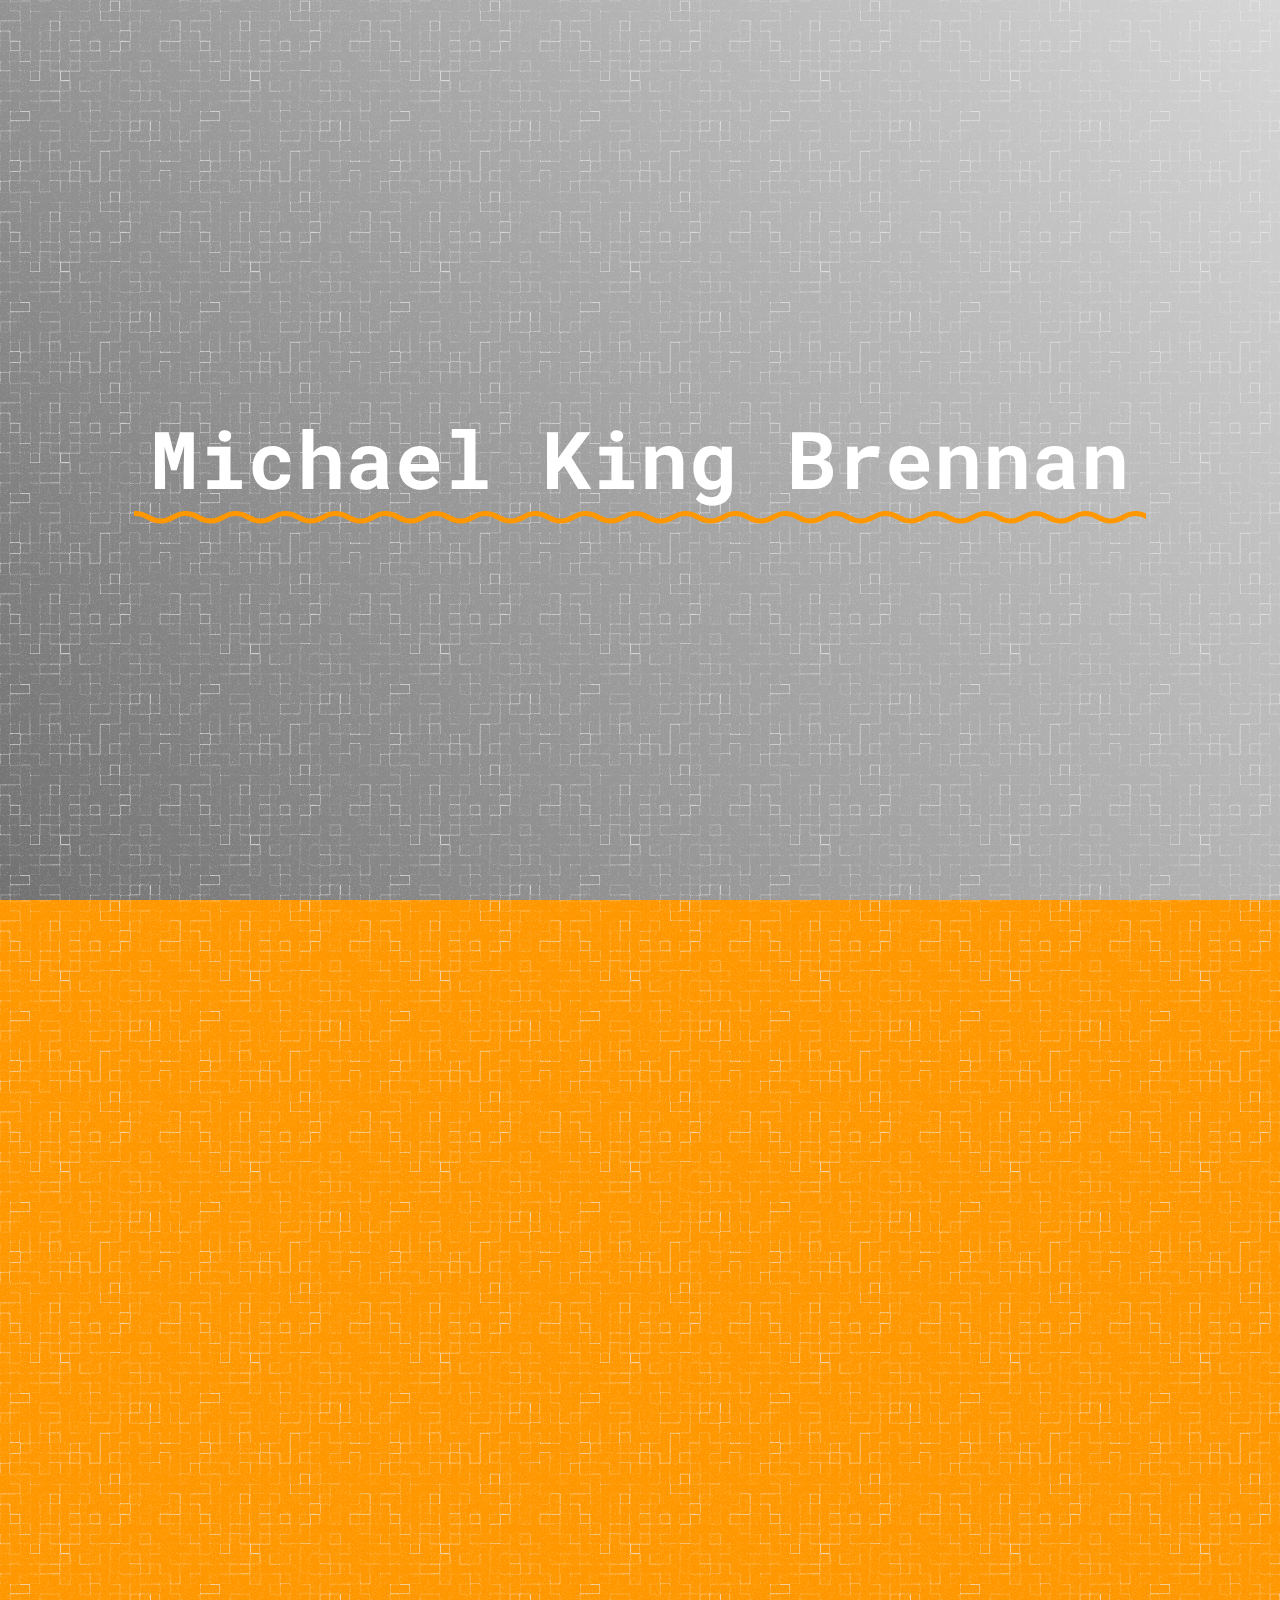
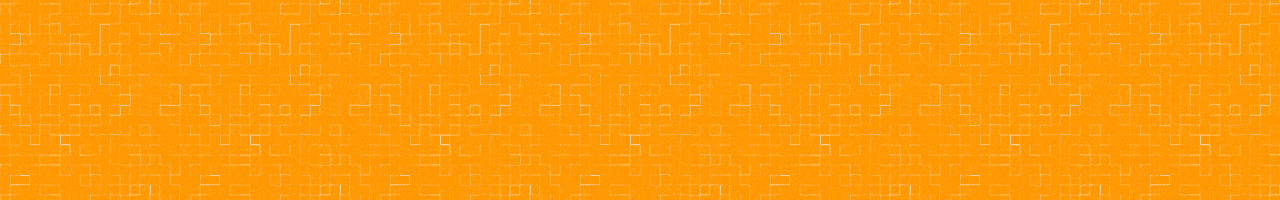
==== Michael_King_Brennan.html @ 87857d22 "first commit" ====
<!--MKB-->
<!DOCTYPE: html>
<html>
<head>
	<meta charset="utf-8">
	<title>Michael King Brennan | Network Engineer</title>
	<link rel="stylesheet" type="text/css" href="style.css">
	<link rel="icon" type="image/png" href="images/favicon.png" sizes="32x32">
	<link href="https://fonts.googleapis.com/css?family=Raleway" rel="stylesheet">
	<link href="https://fonts.googleapis.com/css?family=Roboto+Mono" rel="stylesheet">
	<meta http-equiv="Content-Type" content="text/html; charset=utf-8" >
	<meta name="viewport" content="width=device-width, initial-scale=1">
	<meta name="description" content="Network Engineer Resume for Michael King Brennan" />
	<meta name="author" content="Samantha Siefert">
</head>
<body>
<div id="banner">
	<div>
	
		<h1>Michael <br>King <br>Brennan</h1>
	

			<h2>beautiful</h2>
	
			<h2>powerful</h2>
	
			<h2>terrifying</h2>		
	</div>
</div>
<div class="testing">
</div>

		
		
		
		
</body>
</html>
---- style.css ----
/*MKB*/
:root{
	font-size: 16px;
	/*white*/
	--color1: #ffffff;
	/*light gray*/
	--color2: #d6d6d6;
	/*dark gray*/
	--color3: #505050;
	/*orange*/
	--color4: #ff9800;
	/*purple*/
	--color5: #876692;
	
}
@media all and (max-width: 400px) {
	:root{
		font-size: 12px;
	}

}

*{
	letter-spacing: 1;
	line-height: 2;
	box-sizing: border-box;
	margin: 0;
	padding: 0;
	
	font-family: Roboto Mono;
	color: white;
	}
html{
	background: url("images/light-wool.png"), linear-gradient(to bottom left, var(--color2), var(--color3));
}


/* BANNER OPEN */
#banner{
	
	height: 100vh;
	display: grid;
	grid-gap: 2rem;
	justify-items: center;
	align-items: center;

}
#banner h1, #banner h2{
	z-index: 1;
	text-align: right;
	padding: 2rem 1rem 1rem 1rem;
}
@media all and (max-width: 1100px){
		#banner div{
		width: 100%;
	}
}
@media all and (min-width: 1100px) {

	#banner div h1 br{
		display: none;
	}
}
#banner h1{
	font-size: 5rem;
	line-height: 1.3;

	background-image: url("data:image/svg+xml;charset=utf8,%3Csvg id='squiggle-link' xmlns='http://www.w3.org/2000/svg' xmlns:xlink='http://www.w3.org/1999/xlink' xmlns:ev='http://www.w3.org/2001/xml-events' viewBox='0 0 20 6'%3E%3Cstyle type='text/css'%3E.squiggle{animation:shift /*SPEED*/.5s linear infinite;}@keyframes shift {from {transform:translateX(0);}to {transform:translateX(-20px);}}%3C/style%3E%3Cpath fill='none' stroke='%23ff9800' stroke-width='2' class='squiggle' d='M0,4 c 5,0,5,-3,10,-3 s 5,3,10,3 c 5,0,5,-3,10,-3 s 5,3,10,3'/%3E%3C/svg%3E");
	
	background-position: 0 100%;
	background-size: auto 15px;
	background-repeat: repeat-x;
}

#banner h1::before{

	z-index: -1;
	
	content: '';
	background-image: url("images/mikey_purp.png") ;
	background-position: 0 95%;
	background-repeat: no-repeat;
	background-size: 50vh;
	height: 100vh;
	position: absolute;
	left: 0;
	bottom: 0vh;
	width: 100vw;
	transform: translateY(100%);
	transition: transform .3s;
}

#banner h1:hover::before {
	transform: translateY(0px);
}

#banner h2{
	font-size:  3rem;
	display: none;
}
#banner h2:nth-child(2){
	color: #33658a;
}
#banner h2:nth-child(3){
	color: #86bbd8;
}
#banner h2:nth-child(4){
	color: #2f4858;
}
.testing{
	height: 100vh;
	width: 100%;
	background: url("images/light-wool.png"), var(--color4);
}
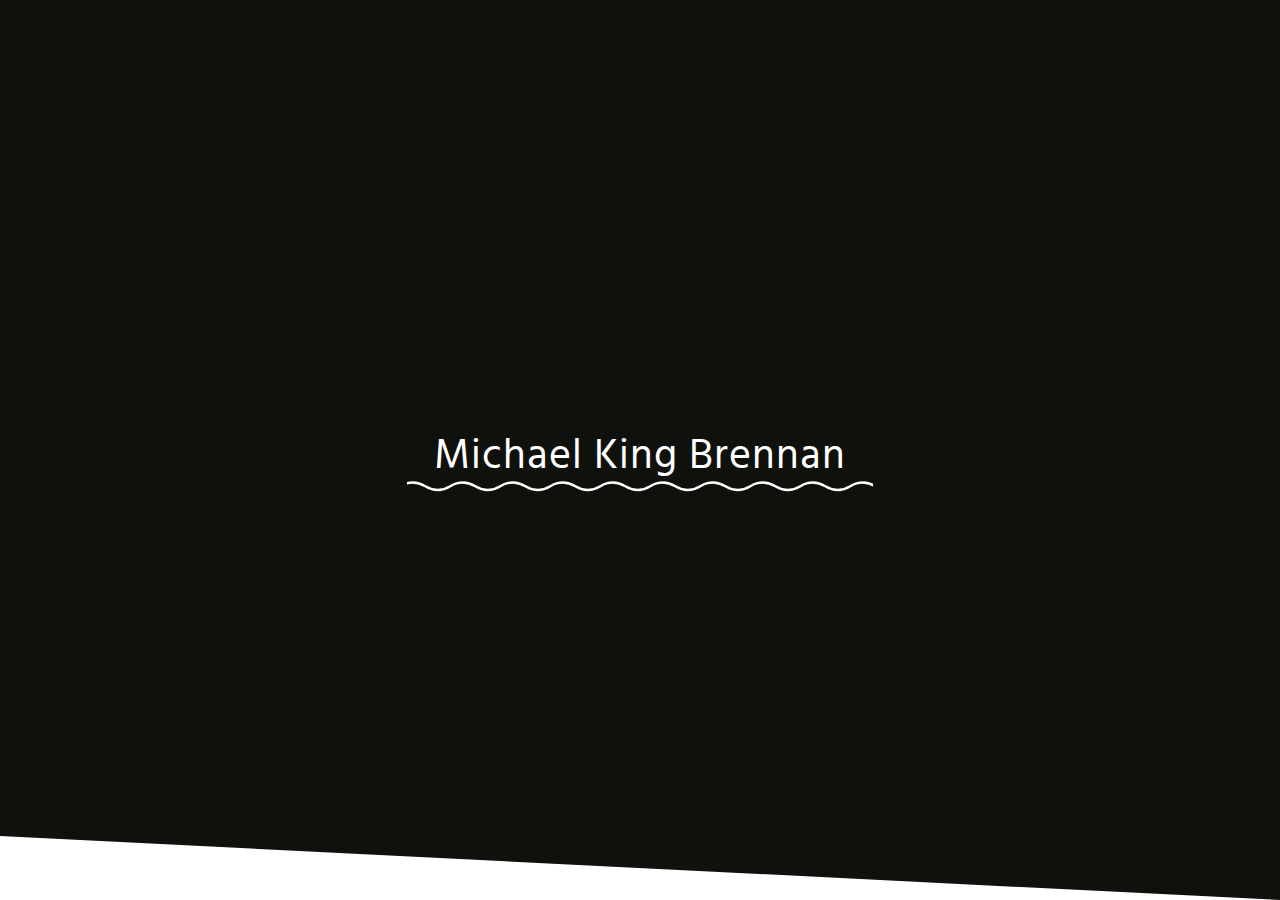
==== commit 06d3c19b: "Attempt to change git locations; update with intermediate style choices." ====
--- a/Michael_King_Brennan.html
+++ b/Michael_King_Brennan.html
@@ -6,27 +6,27 @@
 	<title>Michael King Brennan | Network Engineer</title>
 	<link rel="stylesheet" type="text/css" href="style.css">
 	<link rel="icon" type="image/png" href="images/favicon.png" sizes="32x32">
-	<link href="https://fonts.googleapis.com/css?family=Raleway" rel="stylesheet">
-	<link href="https://fonts.googleapis.com/css?family=Roboto+Mono" rel="stylesheet">
+	<link href="https://fonts.googleapis.com/css?family=Josefin+Sans:400,700&display=swap" rel="stylesheet">
+	<link href="https://fonts.googleapis.com/css?family=Hind:400,600,700&display=swap" rel="stylesheet">
 	<meta http-equiv="Content-Type" content="text/html; charset=utf-8" >
 	<meta name="viewport" content="width=device-width, initial-scale=1">
 	<meta name="description" content="Network Engineer Resume for Michael King Brennan" />
 	<meta name="author" content="Samantha Siefert">
 </head>
 <body>
-<div id="banner">
-	<div>
-	
-		<h1>Michael <br>King <br>Brennan</h1>
-	
+	<div id="banner">
+		<div>
+			<h1>&nbspMichael&nbsp<br>King&nbsp<br>Brennan&nbsp</h1>
+			
 
-			<h2>beautiful</h2>
-	
-			<h2>powerful</h2>
-	
-			<h2>terrifying</h2>		
+				<h2>beautiful</h2>
+		
+				<h2>powerful</h2>
+		
+				<h2>terrifying</h2>		
+		</div>
 	</div>
-</div>
+
 <div class="testing">
 </div>
 
--- a/style.css
+++ b/style.css
@@ -2,16 +2,19 @@
 /*MKB*/
 :root{
 	font-size: 16px;
-	/*white*/
-	--color1: #ffffff;
-	/*light gray*/
-	--color2: #d6d6d6;
-	/*dark gray*/
-	--color3: #505050;
-	/*orange*/
-	--color4: #ff9800;
-	/*purple*/
-	--color5: #876692;
+
+	--white: #ffffff;
+
+	--black: #0f110c;
+
+	--whiteTrans: rgba(255, 255, 255, 0.65);
+
+	--whiteSuperTrans: rgba(255, 255, 255, 0.2);
+
+	--richPurple: #160F29;
+
+	--orange: #ff9800;
+
 	
 }
 @media all and (max-width: 400px) {
@@ -28,90 +31,100 @@
 	margin: 0;
 	padding: 0;
 	
-	font-family: Roboto Mono;
+	font-family: 'Josefin Sans', sans-serif;
+	font-family: 'Hind', sans-serif;
 	color: white;
 	}
 html{
-	background: url("images/light-wool.png"), linear-gradient(to bottom left, var(--color2), var(--color3));
+	background: ;
 }
 
 
 /* BANNER OPEN */
 #banner{
 	
-	height: 100vh;
+	height: 100%;
 	display: grid;
 	grid-gap: 2rem;
 	justify-items: center;
 	align-items: center;
+	overflow: hidden;
+
+	background: linear-gradient(to bottom left, var(--black), var(--black)); 
+	
+	
+	clip-path: polygon(
+		0 0,
+		100% 0,
+		100% 100%,
+		0 calc(100% - 5vw)
+	  );
+
+	 
 
 }
+
 #banner h1, #banner h2{
 	z-index: 1;
 	text-align: right;
 	padding: 2rem 1rem 1rem 1rem;
 }
+
 @media all and (max-width: 1100px){
 		#banner div{
 		width: 100%;
 	}
 }
+
 @media all and (min-width: 1100px) {
-
 	#banner div h1 br{
 		display: none;
 	}
 }
+
 #banner h1{
-	font-size: 5rem;
-	line-height: 1.3;
+	color: var(--white);
+	font-size: calc(1em + 2vw);
+	font-weight: 400;
+	line-height: 1;
 
-	background-image: url("data:image/svg+xml;charset=utf8,%3Csvg id='squiggle-link' xmlns='http://www.w3.org/2000/svg' xmlns:xlink='http://www.w3.org/1999/xlink' xmlns:ev='http://www.w3.org/2001/xml-events' viewBox='0 0 20 6'%3E%3Cstyle type='text/css'%3E.squiggle{animation:shift /*SPEED*/.5s linear infinite;}@keyframes shift {from {transform:translateX(0);}to {transform:translateX(-20px);}}%3C/style%3E%3Cpath fill='none' stroke='%23ff9800' stroke-width='2' class='squiggle' d='M0,4 c 5,0,5,-3,10,-3 s 5,3,10,3 c 5,0,5,-3,10,-3 s 5,3,10,3'/%3E%3C/svg%3E");
+	background-image: url("data:image/svg+xml;charset=utf8,%3Csvg id='squiggle-link' xmlns='http://www.w3.org/2000/svg' xmlns:xlink='http://www.w3.org/1999/xlink' xmlns:ev='http://www.w3.org/2001/xml-events' viewBox='0 0 20 6'%3E%3Cstyle type='text/css'%3E.squiggle{animation:shift /*SPEED*/.5s linear infinite;}@keyframes shift {from {transform:translateX(0);}to {transform:translateX(-20px);}}%3C/style%3E%3Cpath fill='none' stroke='%23ffffff' stroke-width='1' class='squiggle' d='M0,4 c 5,0,5,-3,10,-3 s 5,3,10,3 c 5,0,5,-3,10,-3 s 5,3,10,3'/%3E%3C/svg%3E");
 	
 	background-position: 0 100%;
 	background-size: auto 15px;
 	background-repeat: repeat-x;
+
+
 }
 
 #banner h1::before{
-
 	z-index: -1;
 	
 	content: '';
 	background-image: url("images/mikey_purp.png") ;
-	background-position: 0 95%;
+	background-position: 0 55%;
 	background-repeat: no-repeat;
-	background-size: 50vh;
+	background-size: 45vh;
 	height: 100vh;
+	width: 100vw;
 	position: absolute;
 	left: 0;
 	bottom: 0vh;
-	width: 100vw;
-	transform: translateY(100%);
+
+	transform: translateX(-100%);
 	transition: transform .3s;
+	transition-timing-function: ease-in-out;
 }
 
+
+  
 #banner h1:hover::before {
-	transform: translateY(0px);
+	transform: translateX(0px);
 }
 
 #banner h2{
 	font-size:  3rem;
 	display: none;
 }
-#banner h2:nth-child(2){
-	color: #33658a;
-}
-#banner h2:nth-child(3){
-	color: #86bbd8;
-}
-#banner h2:nth-child(4){
-	color: #2f4858;
-}
-.testing{
-	height: 100vh;
-	width: 100%;
-	background: url("images/light-wool.png"), var(--color4);
-}
 
 
